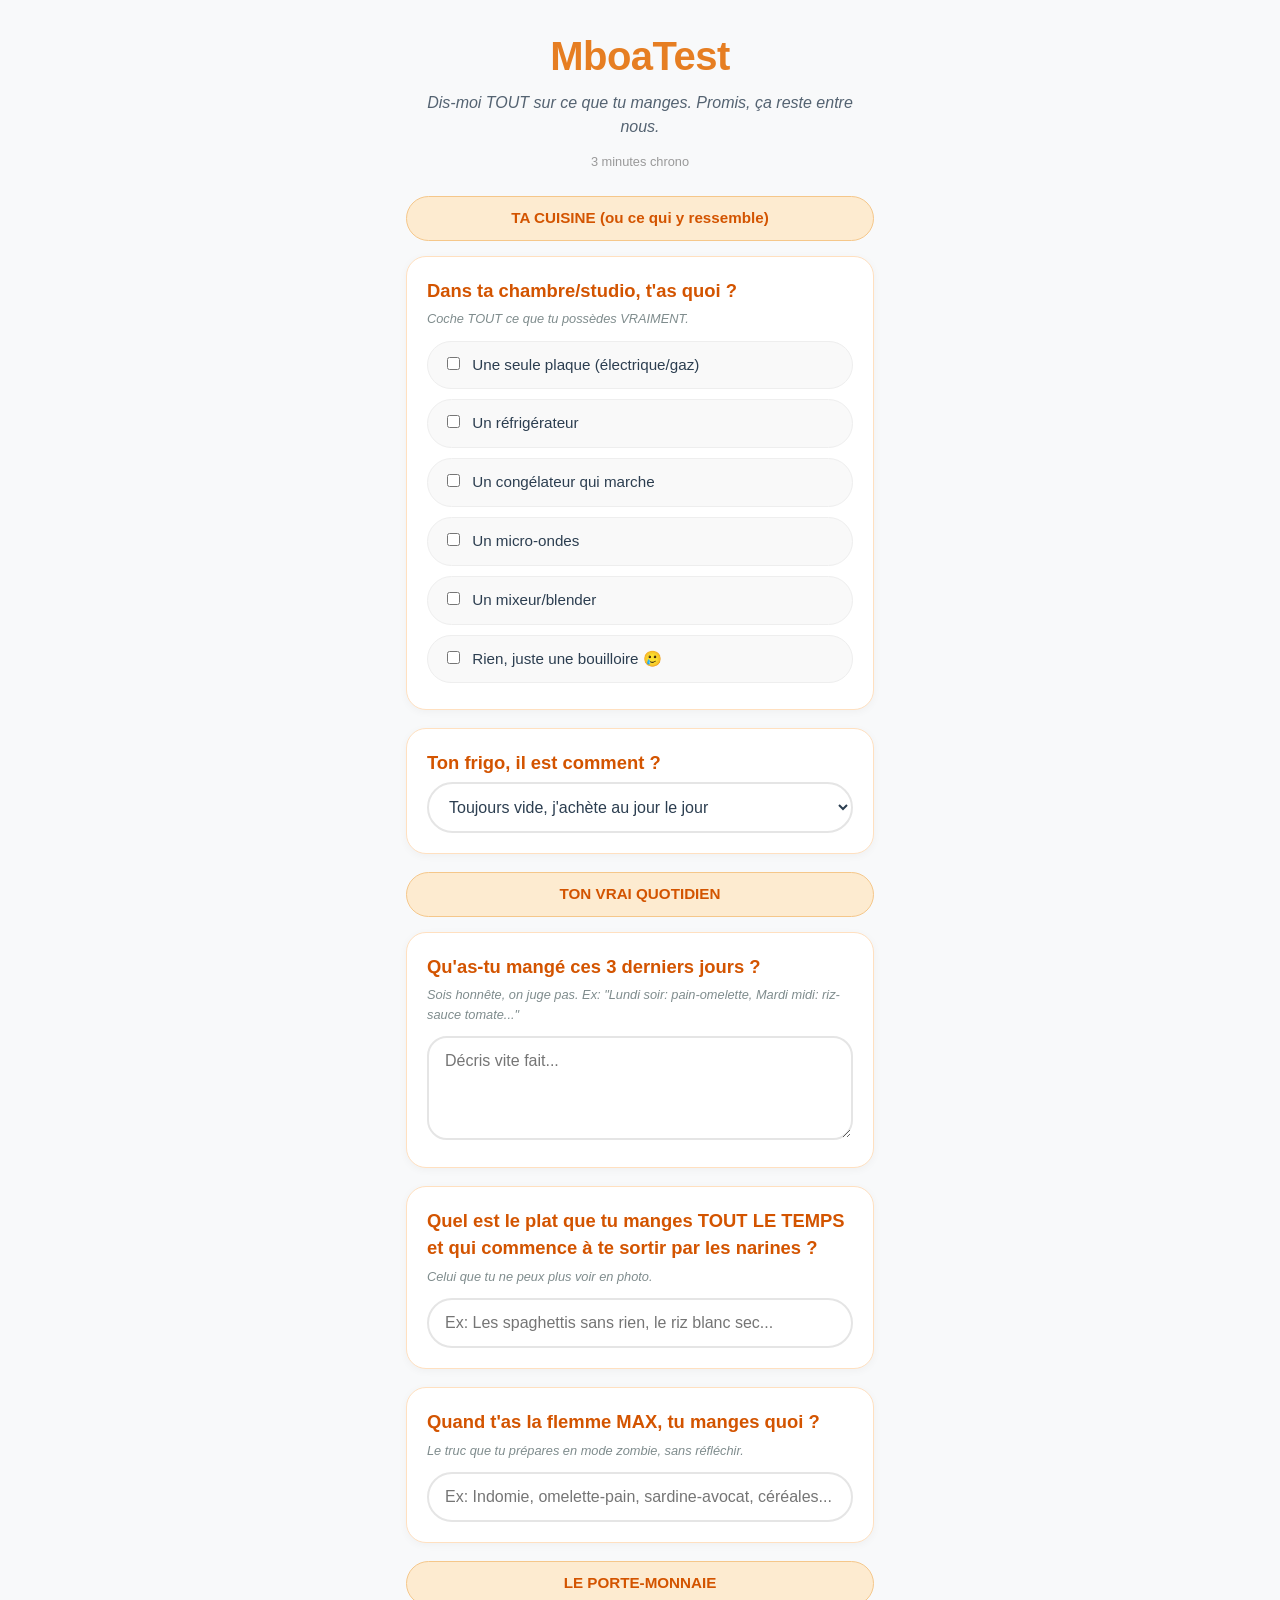
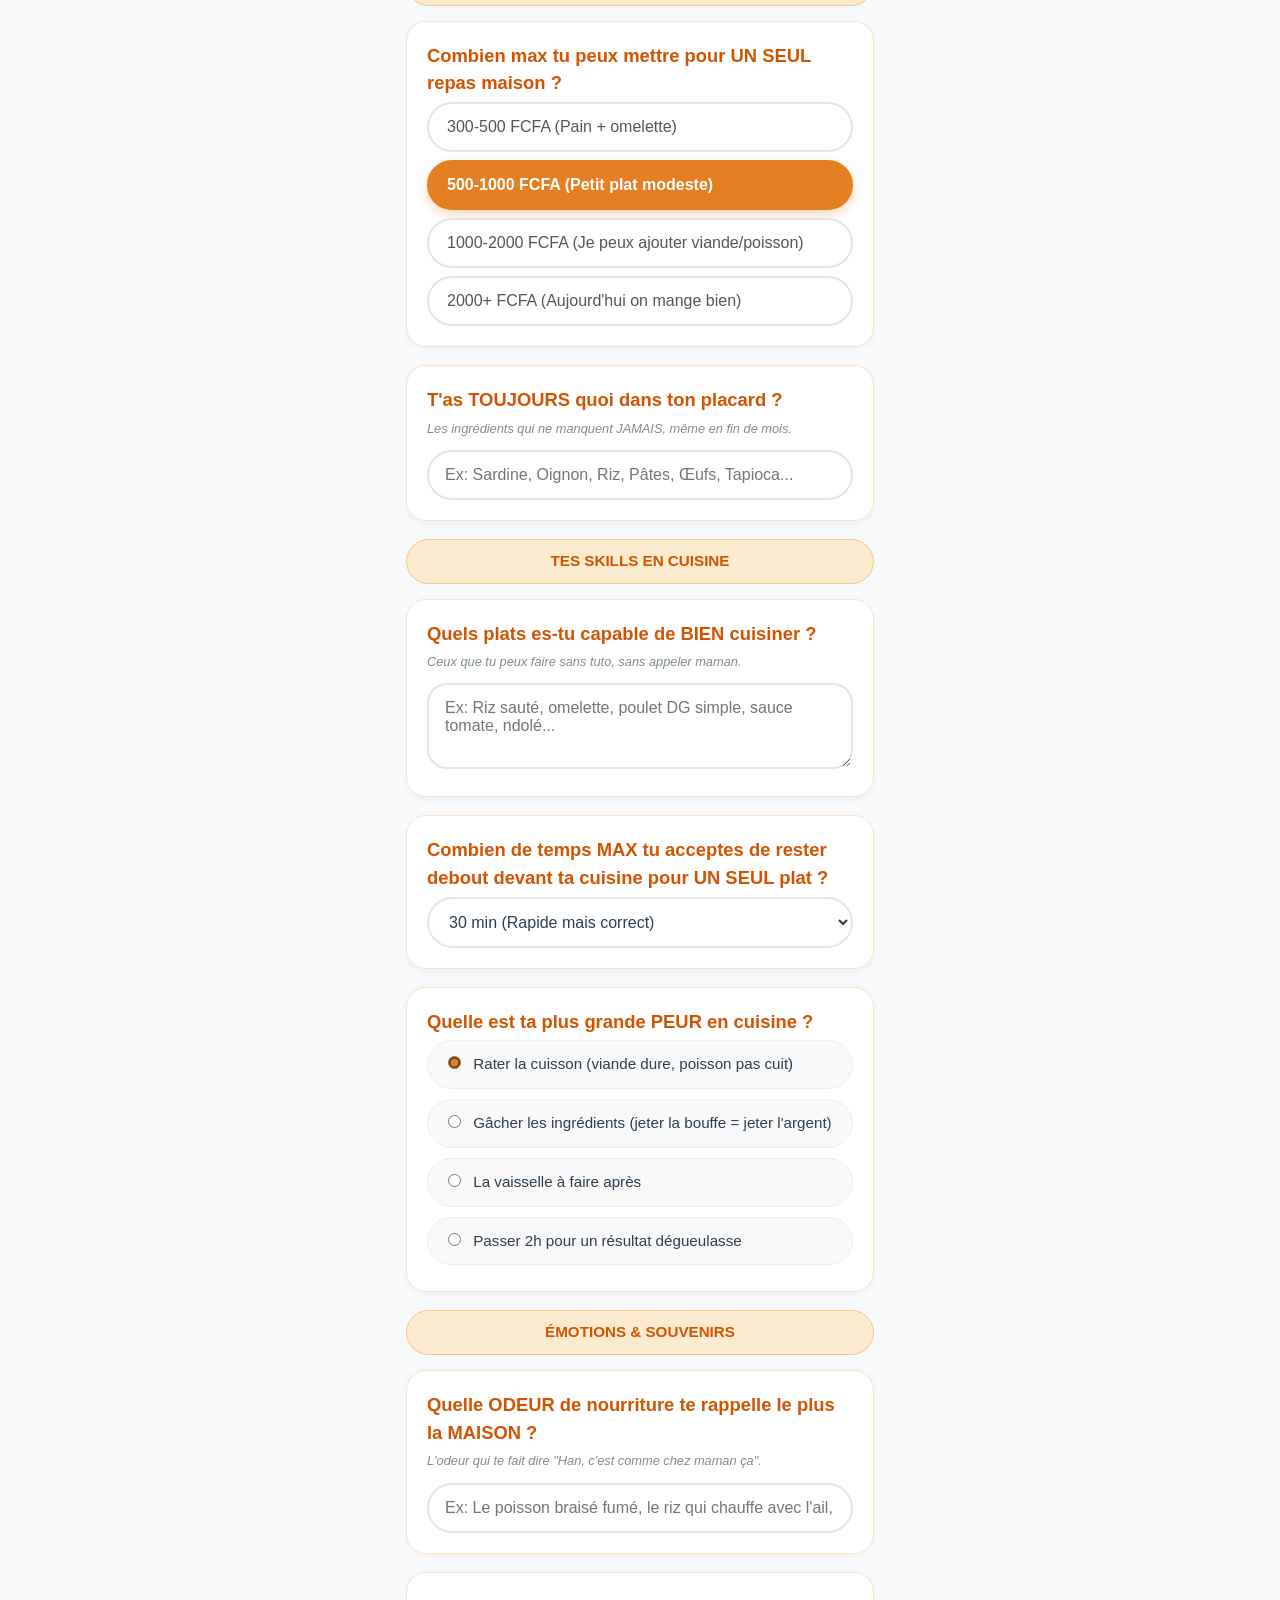
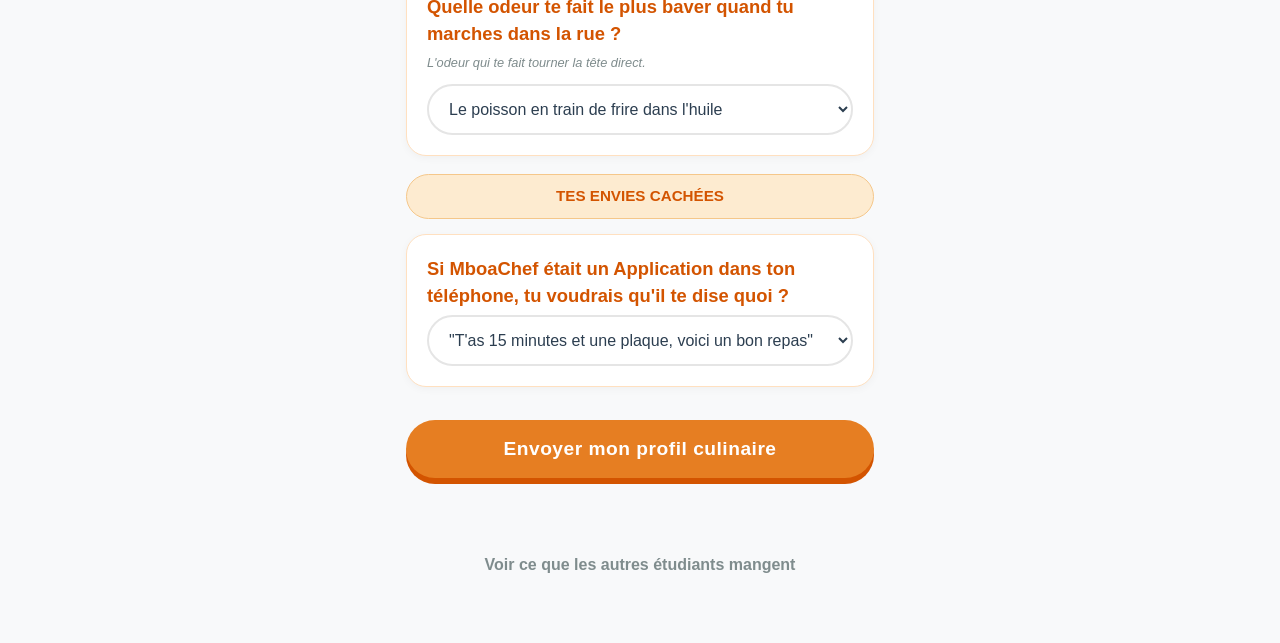
==== index.html @ 35f57025 "correction des erreurs et ajout du readme" ====
<!DOCTYPE html>
<html lang="fr">
<head>
    <meta charset="UTF-8">
    <meta name="viewport" content="width=device-width, initial-scale=1.0, maximum-scale=1.0, user-scalable=yes">
    <link rel="shortcut icon" href="https://tse3.mm.bing.net/th/id/OIP.uVaGIX01ECZDLyDYIcI10QAAAA?w=390&h=280&rs=1&pid=ImgDetMain&o=7&rm=3" type="image/x-icon">
    <title> MboaTest - Profil Culinaire Étudiant</title>
    <link rel="stylesheet" href="./Frontend/style.css">
</head>
<body>
    <div class="app-container">
        <header>
            <h1>MboaTest</h1>
            <p class="subtitle">Dis-moi TOUT sur ce que tu manges. Promis, ça reste entre nous.</p>
            <p style="font-size: 0.8rem; color: #999;">3 minutes chrono</p>
        </header>

        <form id="sondage-form">

            <!-- SECTION 1 : LOGISTIQUE -->
            <div class="section-title"> TA CUISINE (ou ce qui y ressemble)</div>

            <div class="card">
                <h2>Dans ta chambre/studio, t'as quoi ?</h2>
                <p class="question-hint">Coche TOUT ce que tu possèdes VRAIMENT.</p>
                <div class="checkbox-group" id="equipement-group">
                    <label class="btn-checkbox"><input type="checkbox" name="equipement" value="plaque_unique"> Une seule plaque (électrique/gaz)</label>
                    <label class="btn-checkbox"><input type="checkbox" name="equipement" value="frigo"> Un réfrigérateur</label>
                    <label class="btn-checkbox"><input type="checkbox" name="equipement" value="congelateur"> Un congélateur qui marche</label>
                    <label class="btn-checkbox"><input type="checkbox" name="equipement" value="micro_ondes"> Un micro-ondes</label>
                    <label class="btn-checkbox"><input type="checkbox" name="equipement" value="mixeur"> Un mixeur/blender</label>
                    <label class="btn-checkbox"><input type="checkbox" name="equipement" value="rien"> Rien, juste une bouilloire 🥲</label>
                </div>
            </div>

            <div class="card">
                <h2>Ton frigo, il est comment ?</h2>
                <select id="frigo-vide" class="select-big">
                    <option value="1">Toujours plein, je gère</option>
                    <option value="2">Vide à partir de Jeudi</option>
                    <option value="3" selected>Toujours vide, j'achète au jour le jour</option>
                    <option value="4">J'ai pas de frigo du tout</option>
                </select>
            </div>

            <!-- SECTION 2 : LE RÉEL -->
            <div class="section-title"> TON VRAI QUOTIDIEN</div>

            <div class="card">
                <h2>Qu'as-tu mangé ces 3 derniers jours ?</h2>
                <p class="question-hint">Sois honnête, on juge pas. Ex: "Lundi soir: pain-omelette, Mardi midi: riz-sauce tomate..."</p>
                <textarea id="repas-3-jours" class="text-input-big textarea-big" rows="4" placeholder="Décris vite fait..."></textarea>
            </div>

            <div class="card">
                <h2>Quel est le plat que tu manges TOUT LE TEMPS et qui commence à te sortir par les narines ?</h2>
                <p class="question-hint">Celui que tu ne peux plus voir en photo.</p>
                <input type="text" id="plat-saoulant" class="text-input-big" placeholder="Ex: Les spaghettis sans rien, le riz blanc sec...">
            </div>

            <div class="card">
                <h2>Quand t'as la flemme MAX, tu manges quoi ?</h2>
                <p class="question-hint">Le truc que tu prépares en mode zombie, sans réfléchir.</p>
                <input type="text" id="repas-flemme" class="text-input-big" placeholder="Ex: Indomie, omelette-pain, sardine-avocat, céréales...">
            </div>

            <!-- SECTION 3 : LE BUDGET -->
            <div class="section-title"> LE PORTE-MONNAIE</div>

            <div class="card">
                <h2>Combien max tu peux mettre pour UN SEUL repas maison ?</h2>
                <div class="btn-group-vertical" id="budget-group">
                    <button type="button" data-budget="500" class="btn-choice"> 300-500 FCFA (Pain + omelette)</button>
                    <button type="button" data-budget="1000" class="btn-choice active"> 500-1000 FCFA (Petit plat modeste)</button>
                    <button type="button" data-budget="2000" class="btn-choice"> 1000-2000 FCFA (Je peux ajouter viande/poisson)</button>
                    <button type="button" data-budget="3000" class="btn-choice"> 2000+ FCFA (Aujourd'hui on mange bien)</button>
                </div>
                <input type="hidden" id="budget-input" name="budget_max" value="1000">
            </div>

            <div class="card">
                <h2> T'as TOUJOURS quoi dans ton placard ?</h2>
                <p class="question-hint">Les ingrédients qui ne manquent JAMAIS, même en fin de mois.</p>
                <input type="text" id="ingredients-input" class="text-input-big" placeholder="Ex: Sardine, Oignon, Riz, Pâtes, Œufs, Tapioca...">
            </div>

            <!-- SECTION 4 : COMPÉTENCES -->
            <div class="section-title"> TES SKILLS EN CUISINE</div>

            <div class="card">
                <h2>Quels plats es-tu capable de BIEN cuisiner ?</h2>
                <p class="question-hint">Ceux que tu peux faire sans tuto, sans appeler maman.</p>
                <textarea id="plats-capable" class="text-input-big textarea-big" rows="3" placeholder="Ex: Riz sauté, omelette, poulet DG simple, sauce tomate, ndolé..."></textarea>
            </div>

            <div class="card">
                <h2>Combien de temps MAX tu acceptes de rester debout devant ta cuisine pour UN SEUL plat ?</h2>
                <select id="temps-max" class="select-big">
                    <option value="15">15 min (Instantané, j'ai faim là maintenant)</option>
                    <option value="30" selected>30 min (Rapide mais correct)</option>
                    <option value="60">1h (J'ai le temps ce week-end)</option>
                    <option value="120">Plus d'1h (Je veux impressionner quelqu'un)</option>
                </select>
            </div>

            <div class="card">
                <h2> Quelle est ta plus grande PEUR en cuisine ?</h2>
                <div class="radio-group">
                    <label class="btn-checkbox"><input type="radio" name="peur" value="rater_cuisson" checked> Rater la cuisson (viande dure, poisson pas cuit)</label>
                    <label class="btn-checkbox"><input type="radio" name="peur" value="gachis"> Gâcher les ingrédients (jeter la bouffe = jeter l'argent)</label>
                    <label class="btn-checkbox"><input type="radio" name="peur" value="vaisselle"> La vaisselle à faire après</label>
                    <label class="btn-checkbox"><input type="radio" name="peur" value="temps"> Passer 2h pour un résultat dégueulasse</label>
                </div>
            </div>

            <!-- SECTION 5 : SENSORIEL & NOSTALGIE -->
            <div class="section-title"> ÉMOTIONS & SOUVENIRS</div>

            <div class="card">
                <h2>Quelle ODEUR de nourriture te rappelle le plus la MAISON ?</h2>
                <p class="question-hint">L'odeur qui te fait dire "Han, c'est comme chez maman ça".</p>
                <input type="text" id="odeur-maison" class="text-input-big" placeholder="Ex: Le poisson braisé fumé, le riz qui chauffe avec l'ail, la sauce arachide qui mijote...">
            </div>

            <div class="card">
                <h2>Quelle odeur te fait le plus baver quand tu marches dans la rue ?</h2>
                <p class="question-hint">L'odeur qui te fait tourner la tête direct.</p>
                <select id="odeur-select" class="select-big">
                    <option value="friture_poisson">Le poisson en train de frire dans l'huile </option>
                    <option value="oignon_ail">L'oignon, l'ail, le gingembre qui sautent </option>
                    <option value="viande_braisee">La viande braisée/grillée </option>
                    <option value="sauce_arachide">La sauce arachide/pistache qui mijote </option>
                    <option value="beignets">Les beignets qui dorent </option>
                </select>
            </div>

            <!-- SECTION 6 : ASPIRATIONS -->
            <div class="section-title">TES ENVIES CACHÉES</div>

            <div class="card">
                <h2>Si MboaChef était un Application dans ton téléphone, tu voudrais qu'il te dise quoi ?</h2>
                <select id="genie-choix" class="select-big">
                    <option value="rapide">"T'as 15 minutes et une plaque, voici un bon repas"</option>
                    <option value="economique">"Ce mois-ci t'es fauché ? Voici quelques recettes simples"</option>
                    <option value="seduction">"Tu veux inviter quelqu'un ? Voici comment faire genre tu sais cuisiner"</option>
                    <option value="nostalgie">"Maman t'as envoyé du ndomba congelé ? Voilà comment pas gâcher ça"</option>
                </select>
            </div>

            <button type="submit" id="submit-btn" class="submit-btn">Envoyer mon profil culinaire</button>
            <div id="form-message" class="message"></div>
        </form>
        
        <div class="dashboard-link">
            <a href="./Frontend/dashboard.html">Voir ce que les autres étudiants mangent</a>
        </div>
    </div>
    <script src="./Frontend/script.js"></script>
</body>
</html>
---- Frontend/style.css ----
:root {
    --primary: #E67E22;
    --primary-dark: #D35400;
    --bg: #FFF8F0;
    --card-bg: #FFFFFF;
    --text: #2C3E50;
    --text-light: #7F8C8D;
    --border-radius: 20px;
    --section-bg: #FDEBD0;
}

* {
    box-sizing: border-box;
}

body {
    margin: 0;
    padding: 0;
    background-color: var(--bg);
    font-family: 'Segoe UI', Arial, sans-serif;
    color: var(--text);
    line-height: 1.5;
}

.app-container {
    max-width: 500px;
    margin: 0 auto;
    padding: 16px;
}

/* Header */
header {
    text-align: center;
    margin-bottom: 25px;
    padding-top: 10px;
}

h1 {
    margin: 0;
    color: var(--primary);
    font-size: 2.5rem;
    letter-spacing: -0.5px;
}

.subtitle {
    margin: 5px 0 0;
    opacity: 0.8;
    font-style: italic;
    font-size: 1rem;
}

/* Sections */
.section-title {
    background: var(--section-bg);
    color: var(--primary-dark);
    padding: 10px 20px;
    border-radius: 50px;
    font-weight: bold;
    font-size: 0.95rem;
    margin-bottom: 15px;
    text-align: center;
    border: 1px solid #F5C78A;
}

/* Cards */
.card {
    background: var(--card-bg);
    border-radius: var(--border-radius);
    padding: 20px;
    margin-bottom: 18px;
    box-shadow: 0 2px 8px rgba(0,0,0,0.04);
    border: 1px solid #FFE0C0;
    transition: box-shadow 0.2s;
}

.card:hover {
    box-shadow: 0 4px 16px rgba(0,0,0,0.08);
}

h2 {
    margin: 0 0 5px 0;
    font-size: 1.15rem;
    color: var(--primary-dark);
    font-weight: 700;
}

.question-hint {
    margin: 0 0 12px 0;
    font-size: 0.8rem;
    color: var(--text-light);
    font-style: italic;
}

/* Boutons Budget */
.btn-group-vertical {
    display: flex;
    flex-direction: column;
    gap: 8px;
}

.btn-choice {
    background: white;
    border: 2px solid #E5E5E5;
    border-radius: 50px;
    padding: 14px 18px;
    font-size: 1rem;
    text-align: left;
    cursor: pointer;
    transition: all 0.2s ease;
    color: #555;
}

.btn-choice:hover {
    border-color: var(--primary);
    background: #FFF5EB;
}

.btn-choice.active {
    background: var(--primary);
    border-color: var(--primary);
    color: white;
    font-weight: bold;
    box-shadow: 0 4px 12px rgba(230, 126, 34, 0.3);
}

/* Checkboxes & Radios */
.btn-checkbox {
    display: block;
    padding: 12px 15px;
    background: #F9F9F9;
    border-radius: 40px;
    margin-bottom: 6px;
    border: 1px solid #EEE;
    cursor: pointer;
    transition: background 0.2s;
    font-size: 0.95rem;
}

.btn-checkbox:hover {
    background: #FFF5EB;
}

.btn-checkbox input {
    margin-right: 8px;
    accent-color: var(--primary);
}

.checkbox-group, .radio-group {
    display: flex;
    flex-direction: column;
    gap: 4px;
}

/* Inputs & Selects */
.select-big, .text-input-big {
    width: 100%;
    padding: 14px 16px;
    border-radius: 50px;
    border: 2px solid #E5E5E5;
    font-size: 1rem;
    background: white;
    font-family: inherit;
    color: var(--text);
    transition: border-color 0.2s;
}

.select-big:focus, .text-input-big:focus {
    outline: none;
    border-color: var(--primary);
}

.textarea-big {
    border-radius: 20px !important;
    resize: vertical;
    font-family: inherit;
}

/* Submit */
.submit-btn {
    background: var(--primary);
    color: white;
    border: none;
    width: 100%;
    padding: 18px;
    border-radius: 60px;
    font-size: 1.2rem;
    font-weight: bold;
    box-shadow: 0 6px 0 var(--primary-dark);
    cursor: pointer;
    transition: all 0.1s ease;
    margin-top: 15px;
    letter-spacing: 0.5px;
}

.submit-btn:active {
    transform: translateY(4px);
    box-shadow: 0 2px 0 var(--primary-dark);
}

.submit-btn:disabled {
    opacity: 0.6;
    transform: none;
    box-shadow: 0 6px 0 var(--primary-dark);
    cursor: not-allowed;
}

/* Messages */
.message {
    margin-top: 20px;
    text-align: center;
    font-weight: bold;
    font-size: 1.1rem;
    min-height: 30px;
}

/* Dashboard Link */
.dashboard-link {
    text-align: center;
    margin: 15px 0 40px;
}

.dashboard-link a {
    color: var(--text-light);
    text-decoration: none;
    font-weight: 600;
    padding: 10px 20px;
    border-radius: 50px;
    transition: all 0.2s;
    display: inline-block;
}

.dashboard-link a:hover {
    background: #FFE0C0;
    color: var(--primary-dark);
}

/* Responsive */
@media (max-width: 400px) {
    h1 { font-size: 2rem; }
    .card { padding: 15px; }
    .btn-choice { padding: 12px 14px; font-size: 0.9rem; }
}




/* dashboard */

body {
     background: #F8F9FA;
     }
.dashboard-title {
            background: linear-gradient(135deg, #E67E22, #D35400);
            color: white;
            padding: 30px 20px;
            border-radius: 0 0 30px 30px;
            margin: -16px -16px 20px -16px; 
            text-align: center;
        }

.dashboard-title h1 { 
    color: white;
    margin: 0; 
    font-size: 2.2rem; 
}
.kpi-container { 
    display: grid; 
    grid-template-columns: 1fr 1fr; 
    gap: 15px; margin-bottom: 20px; 
}

.kpi-card { 
    background: white; 
    border-radius: 20px; 
    padding: 20px; 
    text-align: center; 
    box-shadow: 0 2px 8px rgba(0,0,0,0.04); 
}

.kpi-number { font-size: 2.8rem; font-weight: bold; color: #E67E22; }
.kpi-label { color: #7F8C8D; }
.chart-card { background: white; border-radius: 20px; padding: 20px; margin-bottom: 20px; box-shadow: 0 2px 8px rgba(0,0,0,0.04); }
.chart-title { font-size: 1.2rem; font-weight: bold; margin-bottom: 15px; color: #2C3E50; }
.chart-container { position: relative; height: 280px; width: 100%; }
.insight-box { background: #FFF3E0; border-left: 5px solid #E67E22; padding: 18px; margin: 20px 0; border-radius: 10px; font-size: 0.95rem; }
.grid-2-charts { display: grid; grid-template-columns: 1fr 1fr; gap: 15px; }
.mots-box { background: white; border-radius: 20px; padding: 20px; margin-bottom: 20px; }
.mot-tag { display: inline-block; background: #FFF3E0; color: #D35400; padding: 6px 14px; border-radius: 50px; margin: 4px; font-size: 0.85rem; }
.retour-link { text-align: center; margin: 30px 0; }
.retour-link a { 
    background: #E67E22; 
    color: white; 
    padding: 15px 30px; 
    border-radius: 50px; 
    text-decoration: none; 
    font-weight: bold; 
}

@media (max-width: 600px) { 
            .grid-2-charts { grid-template-columns: 1fr; } 
            .chart-container { height: 220px; }
        }
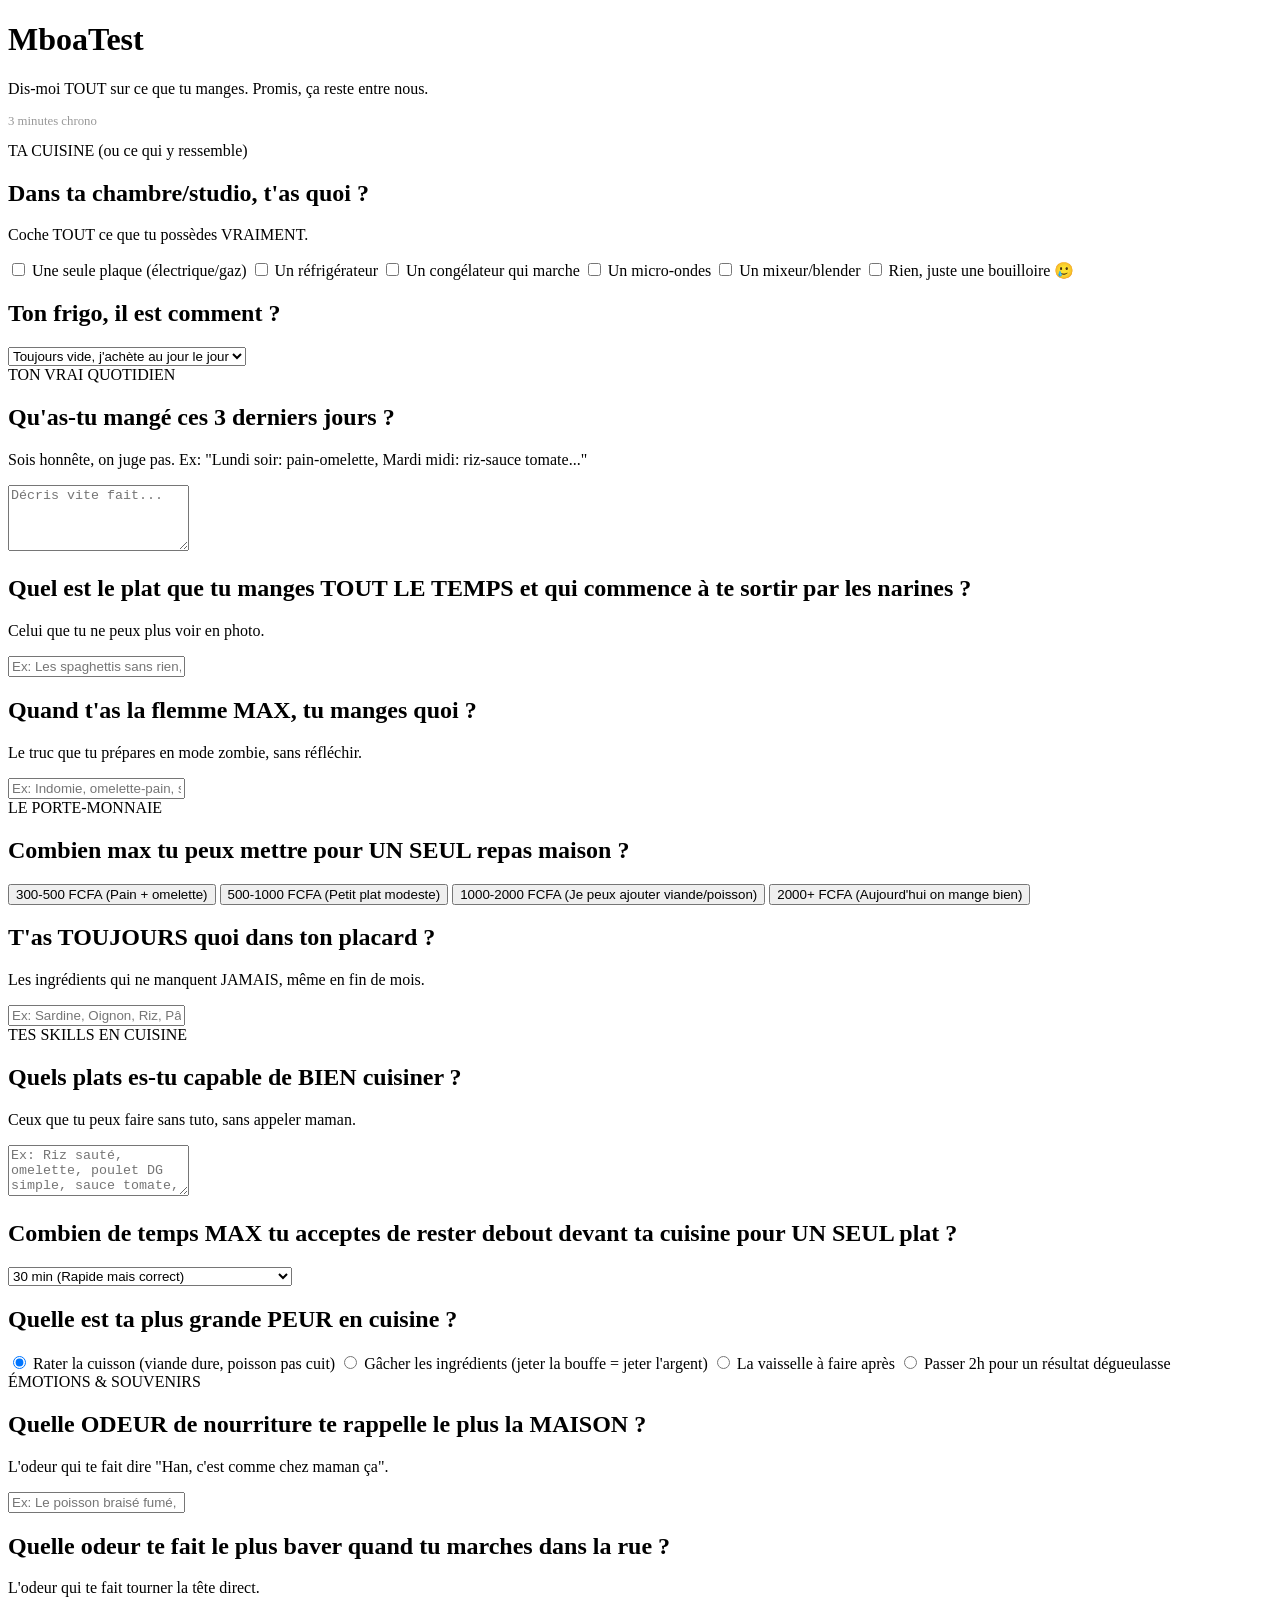
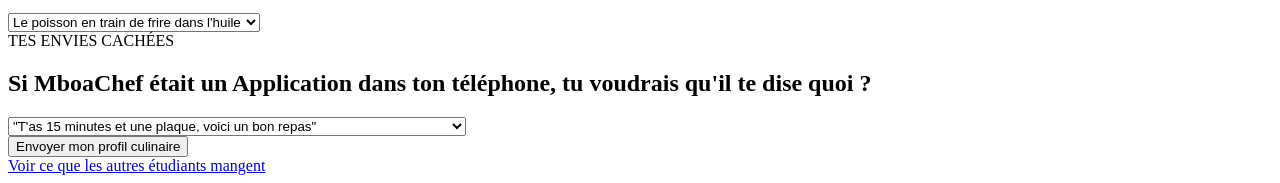
==== commit af9e5e2b: "chemin vers le dashboard" ====
--- a/index.html
+++ b/index.html
@@ -5,7 +5,7 @@
     <meta name="viewport" content="width=device-width, initial-scale=1.0, maximum-scale=1.0, user-scalable=yes">
     <link rel="shortcut icon" href="https://tse3.mm.bing.net/th/id/OIP.uVaGIX01ECZDLyDYIcI10QAAAA?w=390&h=280&rs=1&pid=ImgDetMain&o=7&rm=3" type="image/x-icon">
     <title> MboaTest - Profil Culinaire Étudiant</title>
-    <link rel="stylesheet" href="./Frontend/style.css">
+    <link rel="stylesheet" href="/style.css">
 </head>
 <body>
     <div class="app-container">
@@ -152,9 +152,9 @@
         </form>
         
         <div class="dashboard-link">
-            <a href="./Frontend/dashboard.html">Voir ce que les autres étudiants mangent</a>
+            <a href="/dashboard">Voir ce que les autres étudiants mangent</a>
         </div>
     </div>
-    <script src="./Frontend/script.js"></script>
+    <script src="/script.js"></script>
 </body>
 </html>
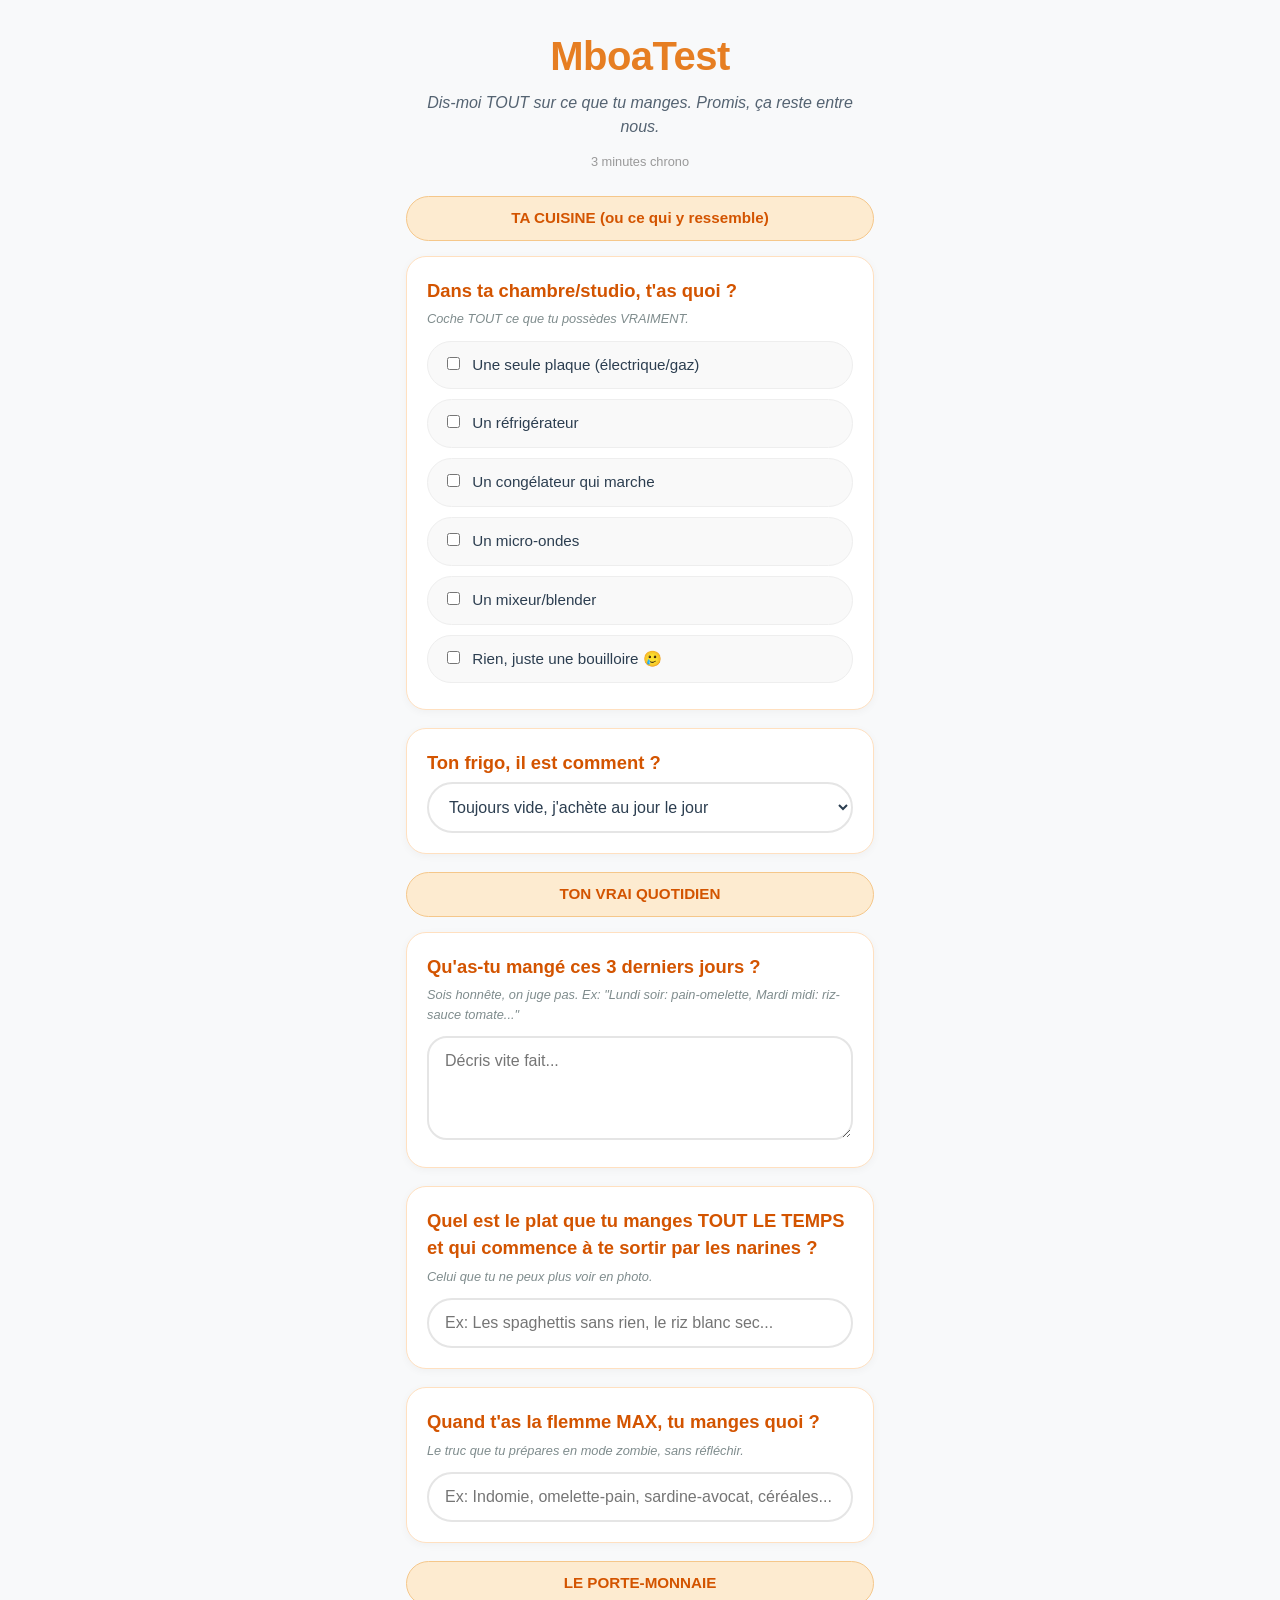
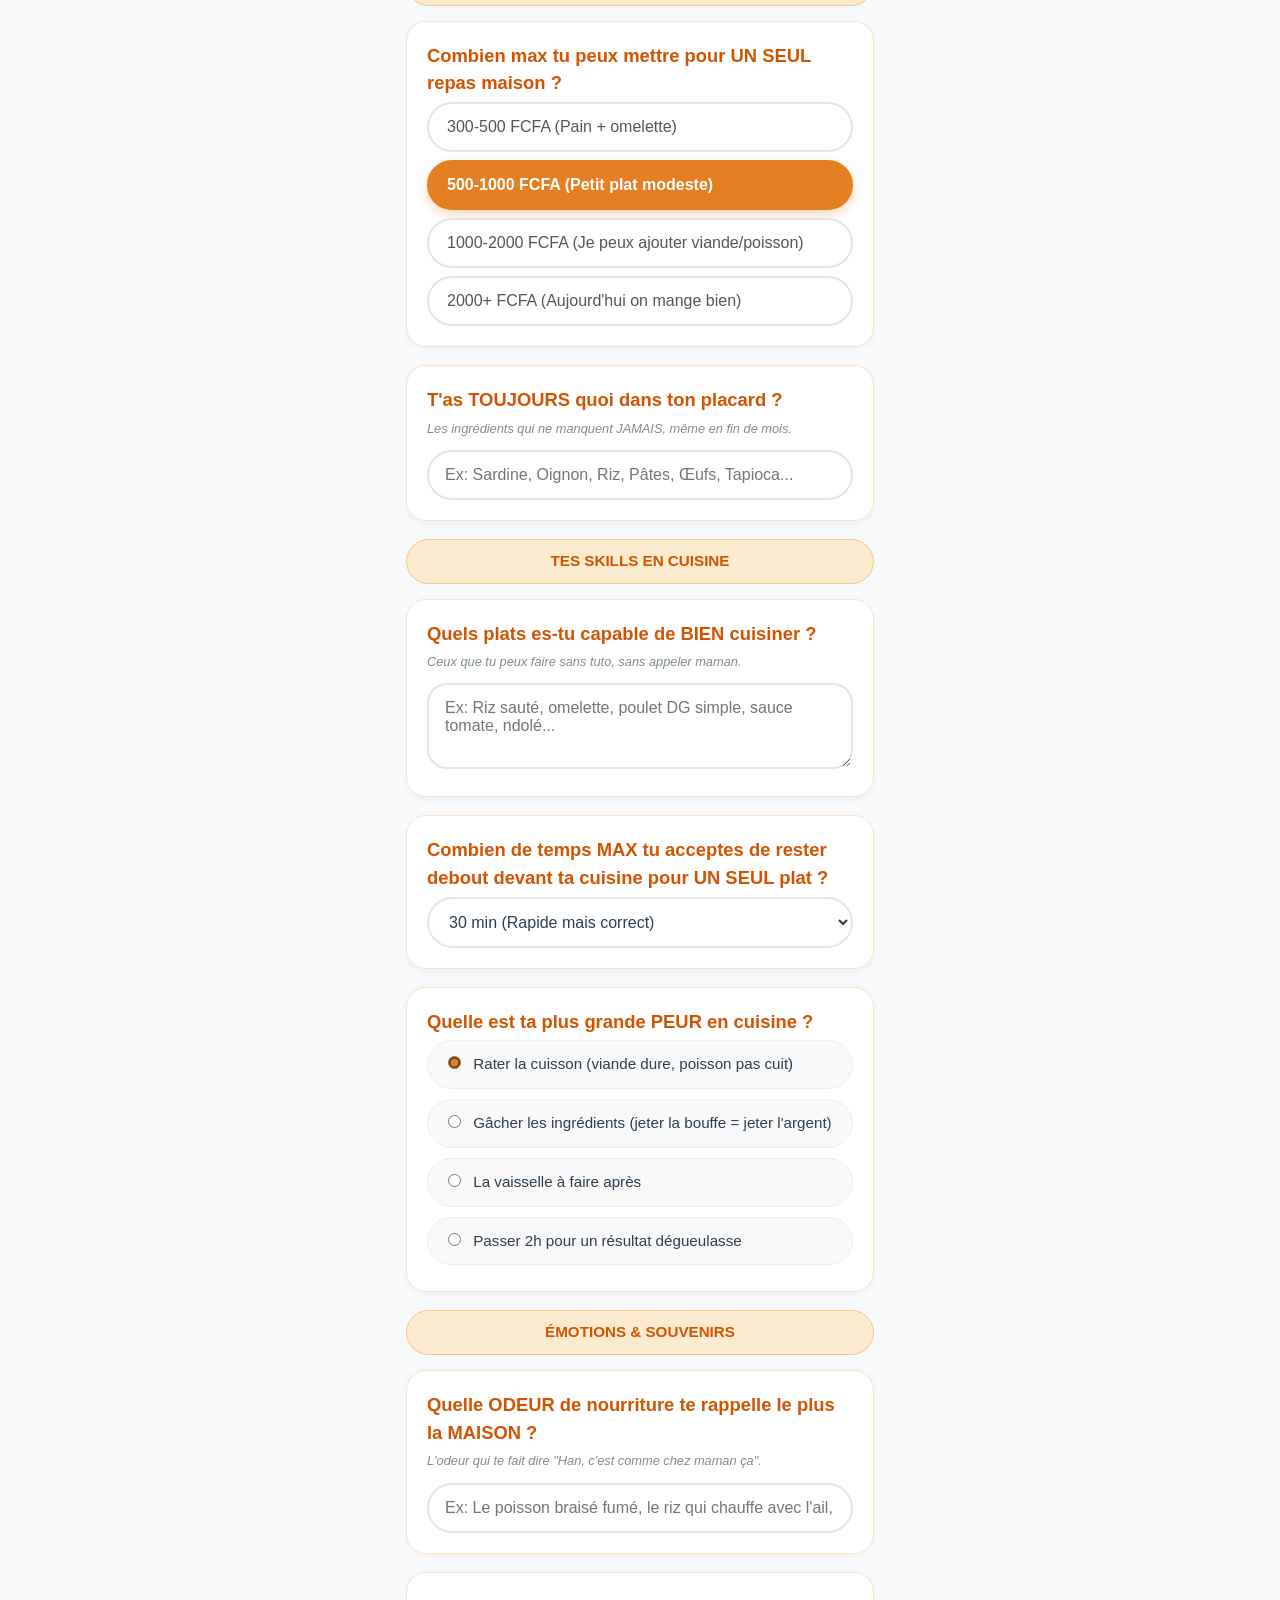
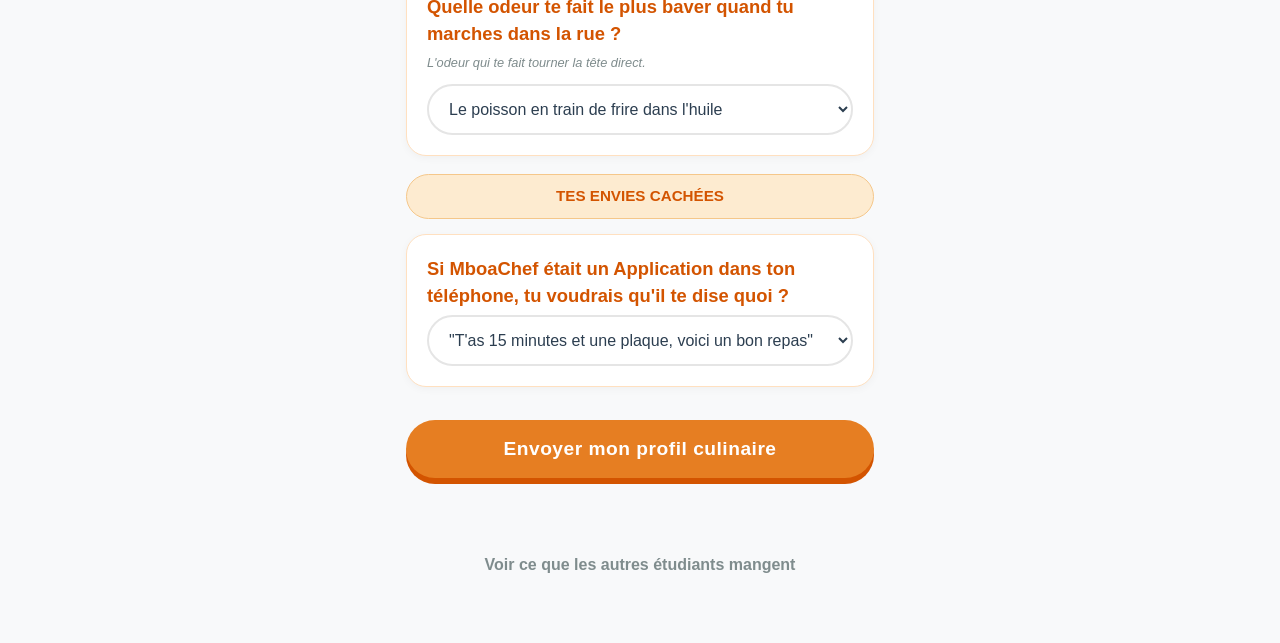
==== commit e742a853: "chemin vers les pages" ====
--- a/index.html
+++ b/index.html
@@ -5,7 +5,7 @@
     <meta name="viewport" content="width=device-width, initial-scale=1.0, maximum-scale=1.0, user-scalable=yes">
     <link rel="shortcut icon" href="https://tse3.mm.bing.net/th/id/OIP.uVaGIX01ECZDLyDYIcI10QAAAA?w=390&h=280&rs=1&pid=ImgDetMain&o=7&rm=3" type="image/x-icon">
     <title> MboaTest - Profil Culinaire Étudiant</title>
-    <link rel="stylesheet" href="/style.css">
+    <link rel="stylesheet" href="./Frontend/style.css">
 </head>
 <body>
     <div class="app-container">
@@ -152,9 +152,9 @@
         </form>
         
         <div class="dashboard-link">
-            <a href="/dashboard">Voir ce que les autres étudiants mangent</a>
+            <a href="./Frontend/dashboard.html">Voir ce que les autres étudiants mangent</a>
         </div>
     </div>
-    <script src="/script.js"></script>
+    <script src="./Frontend/script.js"></script>
 </body>
 </html>
--- a/Frontend/style.css
+++ b/Frontend/style.css
@@ -0,0 +1,302 @@
+:root {
+    --primary: #E67E22;
+    --primary-dark: #D35400;
+    --bg: #FFF8F0;
+    --card-bg: #FFFFFF;
+    --text: #2C3E50;
+    --text-light: #7F8C8D;
+    --border-radius: 20px;
+    --section-bg: #FDEBD0;
+}
+
+* {
+    box-sizing: border-box;
+}
+
+body {
+    margin: 0;
+    padding: 0;
+    background-color: var(--bg);
+    font-family: 'Segoe UI', Arial, sans-serif;
+    color: var(--text);
+    line-height: 1.5;
+}
+
+.app-container {
+    max-width: 500px;
+    margin: 0 auto;
+    padding: 16px;
+}
+
+/* Header */
+header {
+    text-align: center;
+    margin-bottom: 25px;
+    padding-top: 10px;
+}
+
+h1 {
+    margin: 0;
+    color: var(--primary);
+    font-size: 2.5rem;
+    letter-spacing: -0.5px;
+}
+
+.subtitle {
+    margin: 5px 0 0;
+    opacity: 0.8;
+    font-style: italic;
+    font-size: 1rem;
+}
+
+/* Sections */
+.section-title {
+    background: var(--section-bg);
+    color: var(--primary-dark);
+    padding: 10px 20px;
+    border-radius: 50px;
+    font-weight: bold;
+    font-size: 0.95rem;
+    margin-bottom: 15px;
+    text-align: center;
+    border: 1px solid #F5C78A;
+}
+
+/* Cards */
+.card {
+    background: var(--card-bg);
+    border-radius: var(--border-radius);
+    padding: 20px;
+    margin-bottom: 18px;
+    box-shadow: 0 2px 8px rgba(0,0,0,0.04);
+    border: 1px solid #FFE0C0;
+    transition: box-shadow 0.2s;
+}
+
+.card:hover {
+    box-shadow: 0 4px 16px rgba(0,0,0,0.08);
+}
+
+h2 {
+    margin: 0 0 5px 0;
+    font-size: 1.15rem;
+    color: var(--primary-dark);
+    font-weight: 700;
+}
+
+.question-hint {
+    margin: 0 0 12px 0;
+    font-size: 0.8rem;
+    color: var(--text-light);
+    font-style: italic;
+}
+
+/* Boutons Budget */
+.btn-group-vertical {
+    display: flex;
+    flex-direction: column;
+    gap: 8px;
+}
+
+.btn-choice {
+    background: white;
+    border: 2px solid #E5E5E5;
+    border-radius: 50px;
+    padding: 14px 18px;
+    font-size: 1rem;
+    text-align: left;
+    cursor: pointer;
+    transition: all 0.2s ease;
+    color: #555;
+}
+
+.btn-choice:hover {
+    border-color: var(--primary);
+    background: #FFF5EB;
+}
+
+.btn-choice.active {
+    background: var(--primary);
+    border-color: var(--primary);
+    color: white;
+    font-weight: bold;
+    box-shadow: 0 4px 12px rgba(230, 126, 34, 0.3);
+}
+
+/* Checkboxes & Radios */
+.btn-checkbox {
+    display: block;
+    padding: 12px 15px;
+    background: #F9F9F9;
+    border-radius: 40px;
+    margin-bottom: 6px;
+    border: 1px solid #EEE;
+    cursor: pointer;
+    transition: background 0.2s;
+    font-size: 0.95rem;
+}
+
+.btn-checkbox:hover {
+    background: #FFF5EB;
+}
+
+.btn-checkbox input {
+    margin-right: 8px;
+    accent-color: var(--primary);
+}
+
+.checkbox-group, .radio-group {
+    display: flex;
+    flex-direction: column;
+    gap: 4px;
+}
+
+/* Inputs & Selects */
+.select-big, .text-input-big {
+    width: 100%;
+    padding: 14px 16px;
+    border-radius: 50px;
+    border: 2px solid #E5E5E5;
+    font-size: 1rem;
+    background: white;
+    font-family: inherit;
+    color: var(--text);
+    transition: border-color 0.2s;
+}
+
+.select-big:focus, .text-input-big:focus {
+    outline: none;
+    border-color: var(--primary);
+}
+
+.textarea-big {
+    border-radius: 20px !important;
+    resize: vertical;
+    font-family: inherit;
+}
+
+/* Submit */
+.submit-btn {
+    background: var(--primary);
+    color: white;
+    border: none;
+    width: 100%;
+    padding: 18px;
+    border-radius: 60px;
+    font-size: 1.2rem;
+    font-weight: bold;
+    box-shadow: 0 6px 0 var(--primary-dark);
+    cursor: pointer;
+    transition: all 0.1s ease;
+    margin-top: 15px;
+    letter-spacing: 0.5px;
+}
+
+.submit-btn:active {
+    transform: translateY(4px);
+    box-shadow: 0 2px 0 var(--primary-dark);
+}
+
+.submit-btn:disabled {
+    opacity: 0.6;
+    transform: none;
+    box-shadow: 0 6px 0 var(--primary-dark);
+    cursor: not-allowed;
+}
+
+/* Messages */
+.message {
+    margin-top: 20px;
+    text-align: center;
+    font-weight: bold;
+    font-size: 1.1rem;
+    min-height: 30px;
+}
+
+/* Dashboard Link */
+.dashboard-link {
+    text-align: center;
+    margin: 15px 0 40px;
+}
+
+.dashboard-link a {
+    color: var(--text-light);
+    text-decoration: none;
+    font-weight: 600;
+    padding: 10px 20px;
+    border-radius: 50px;
+    transition: all 0.2s;
+    display: inline-block;
+}
+
+.dashboard-link a:hover {
+    background: #FFE0C0;
+    color: var(--primary-dark);
+}
+
+/* Responsive */
+@media (max-width: 400px) {
+    h1 { font-size: 2rem; }
+    .card { padding: 15px; }
+    .btn-choice { padding: 12px 14px; font-size: 0.9rem; }
+}
+
+
+
+
+/* dashboard */
+
+body {
+     background: #F8F9FA;
+     }
+.dashboard-title {
+            background: linear-gradient(135deg, #E67E22, #D35400);
+            color: white;
+            padding: 30px 20px;
+            border-radius: 0 0 30px 30px;
+            margin: -16px -16px 20px -16px; 
+            text-align: center;
+        }
+
+.dashboard-title h1 { 
+    color: white;
+    margin: 0; 
+    font-size: 2.2rem; 
+}
+.kpi-container { 
+    display: grid; 
+    grid-template-columns: 1fr 1fr; 
+    gap: 15px; margin-bottom: 20px; 
+}
+
+.kpi-card { 
+    background: white; 
+    border-radius: 20px; 
+    padding: 20px; 
+    text-align: center; 
+    box-shadow: 0 2px 8px rgba(0,0,0,0.04); 
+}
+
+.kpi-number { font-size: 2.8rem; font-weight: bold; color: #E67E22; }
+.kpi-label { color: #7F8C8D; }
+.chart-card { background: white; border-radius: 20px; padding: 20px; margin-bottom: 20px; box-shadow: 0 2px 8px rgba(0,0,0,0.04); }
+.chart-title { font-size: 1.2rem; font-weight: bold; margin-bottom: 15px; color: #2C3E50; }
+.chart-container { position: relative; height: 280px; width: 100%; }
+.insight-box { background: #FFF3E0; border-left: 5px solid #E67E22; padding: 18px; margin: 20px 0; border-radius: 10px; font-size: 0.95rem; }
+.grid-2-charts { display: grid; grid-template-columns: 1fr 1fr; gap: 15px; }
+.mots-box { background: white; border-radius: 20px; padding: 20px; margin-bottom: 20px; }
+.mot-tag { display: inline-block; background: #FFF3E0; color: #D35400; padding: 6px 14px; border-radius: 50px; margin: 4px; font-size: 0.85rem; }
+.retour-link { text-align: center; margin: 30px 0; }
+.retour-link a { 
+    background: #E67E22; 
+    color: white; 
+    padding: 15px 30px; 
+    border-radius: 50px; 
+    text-decoration: none; 
+    font-weight: bold; 
+}
+
+@media (max-width: 600px) { 
+            .grid-2-charts { grid-template-columns: 1fr; } 
+            .chart-container { height: 220px; }
+        }
